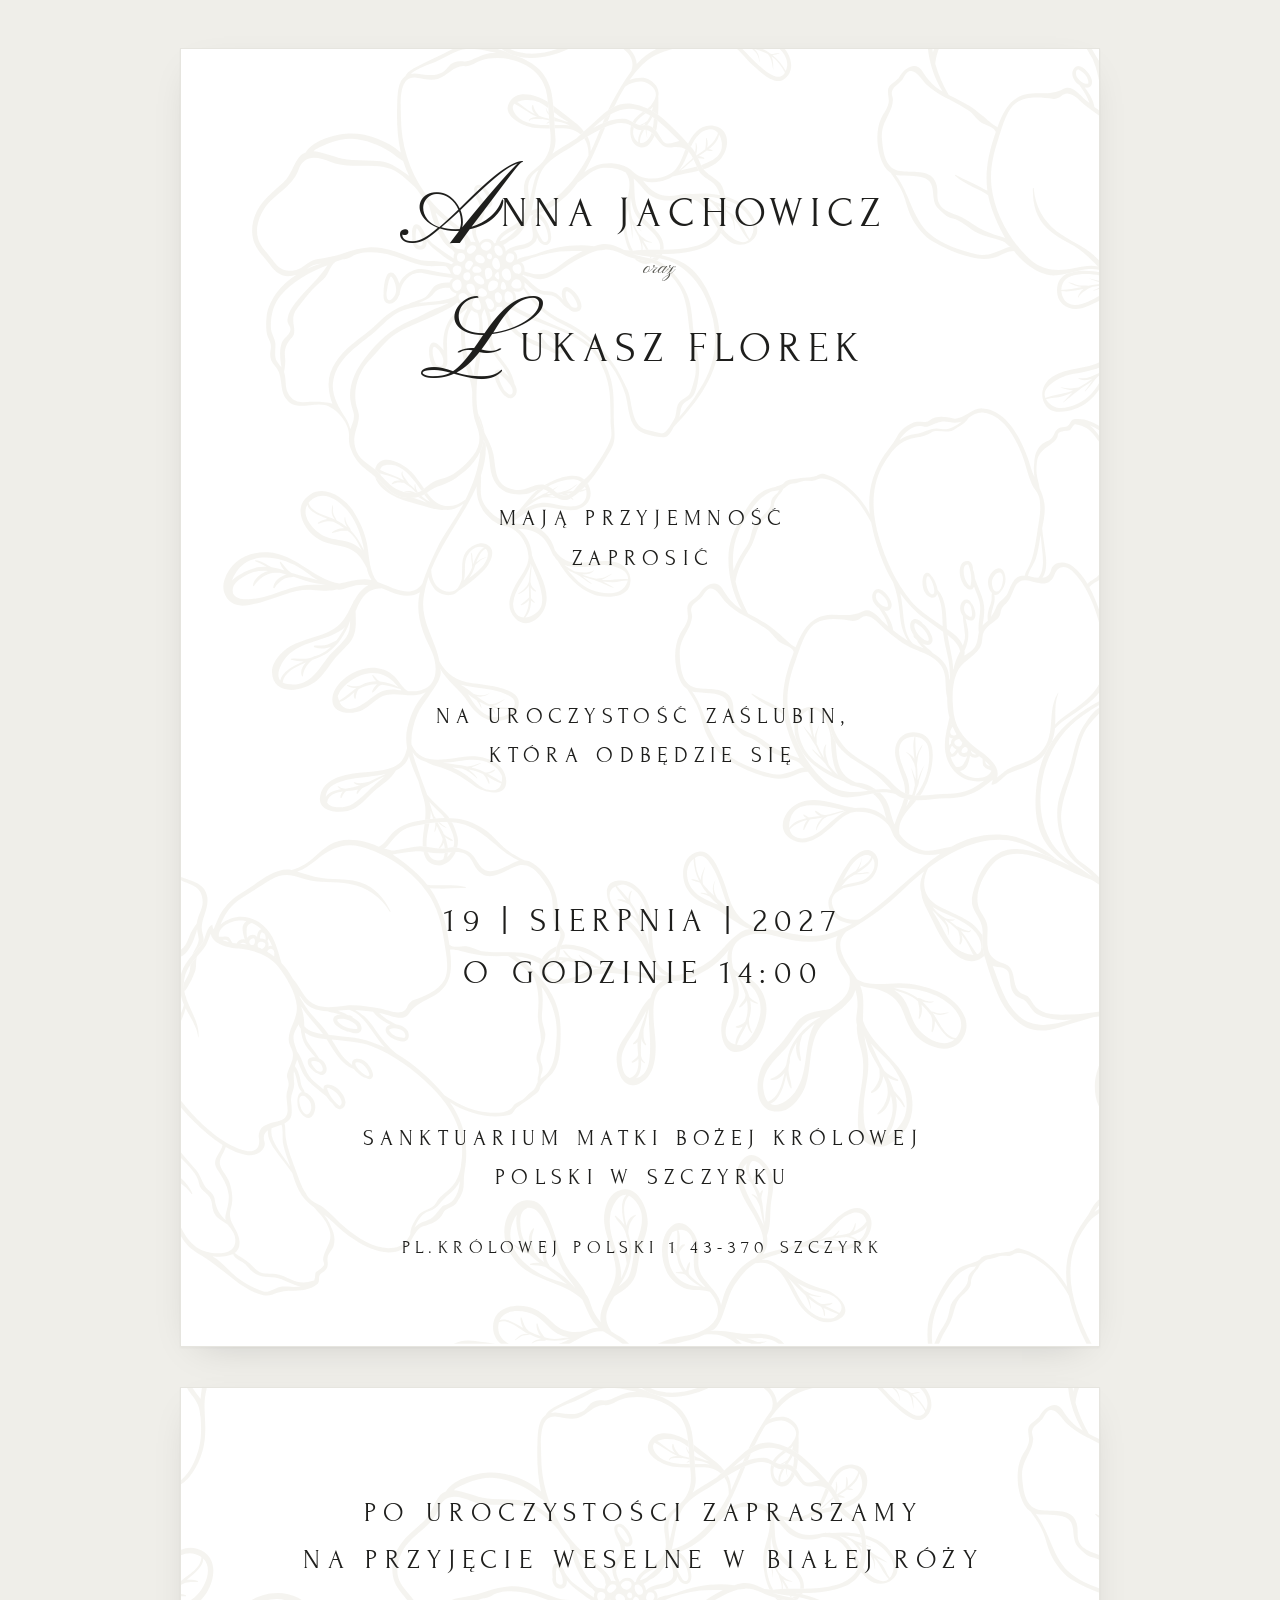
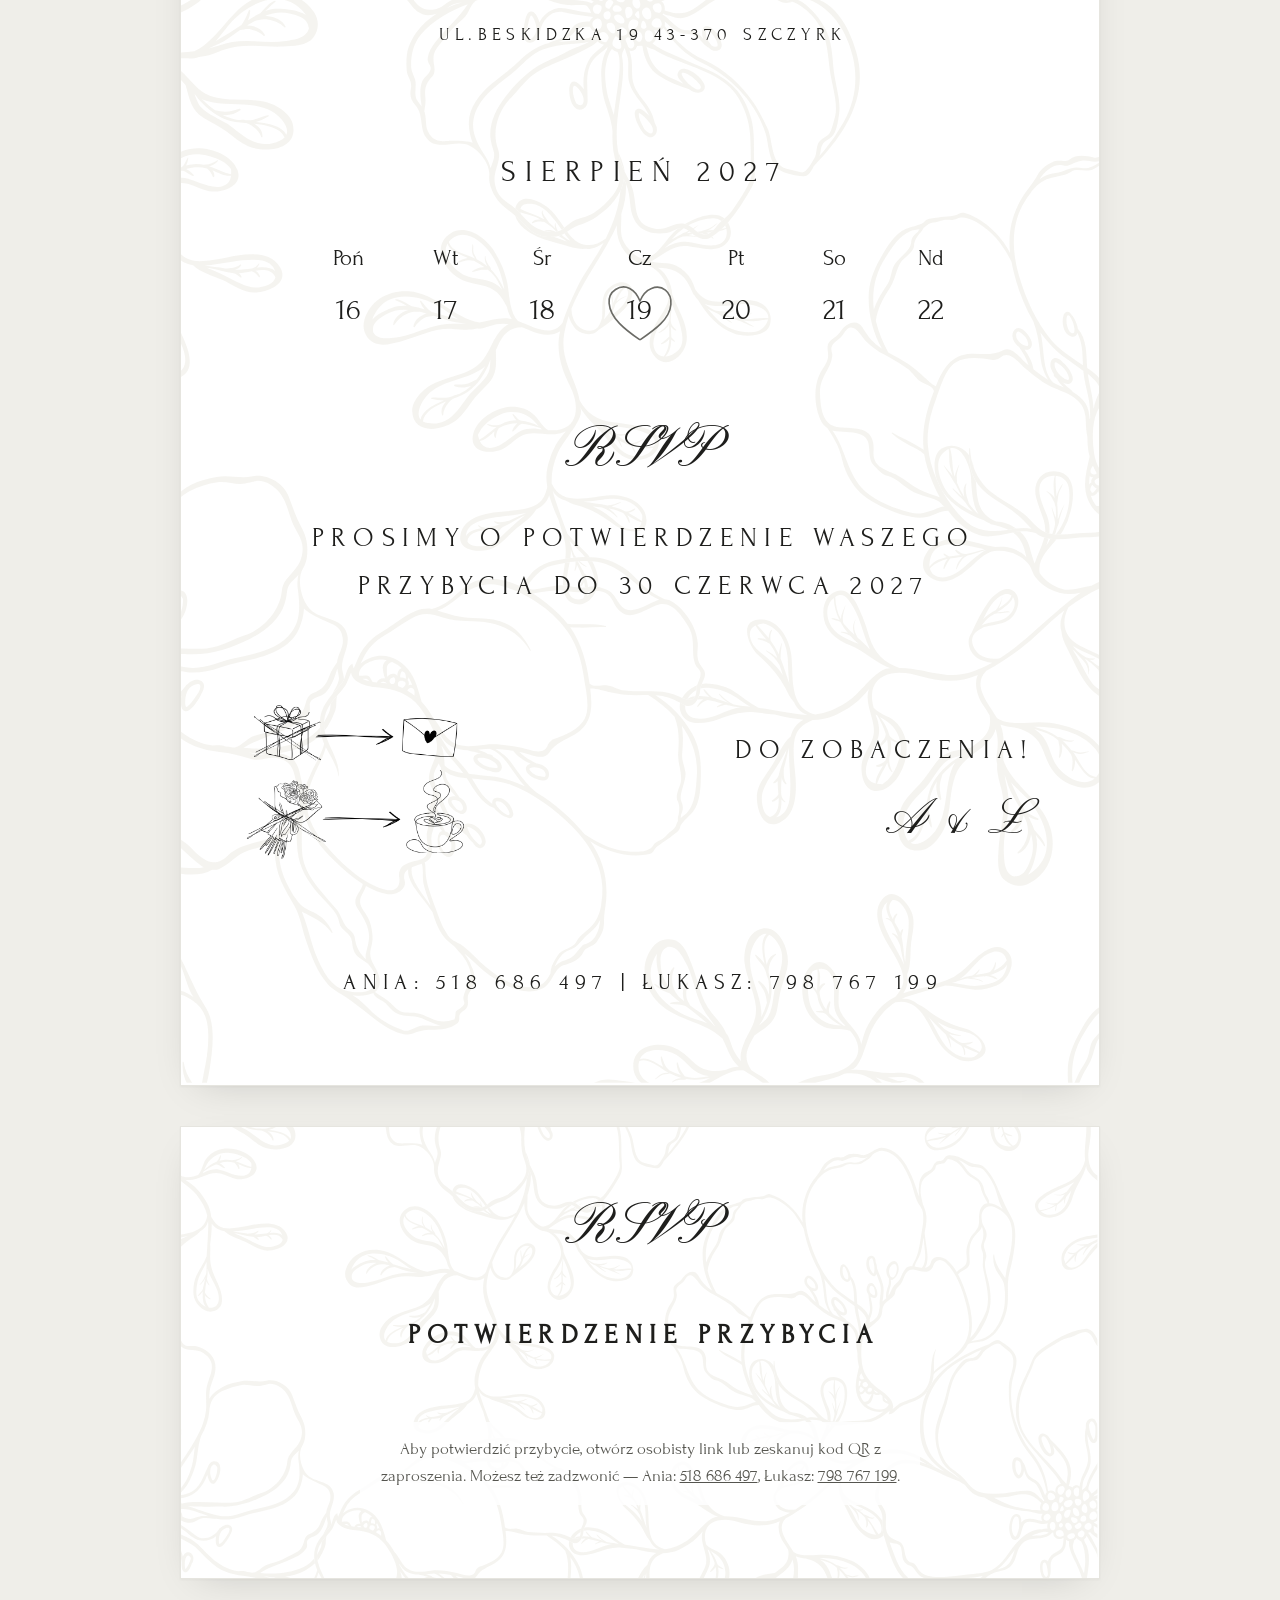
==== index.html @ 87f044da "first commit" ====
<!doctype html>
<html lang="pl">
<head>
  <meta charset="utf-8">
  <meta name="viewport" content="width=device-width, initial-scale=1">
  <title>Ania & Łukasz · 19.08.2027</title>
  <meta name="description" content="Zaproszenie na ślub Anny Jachowicz i Łukasza Florka — 19 sierpnia 2027, Szczyrk.">
  <meta name="robots" content="noindex, nofollow">
  <meta name="theme-color" content="#efeee9">

  <!-- Podgląd linku (Messenger, WhatsApp, SMS). Po wdrożeniu podmień adres na swój. -->
  <meta property="og:type" content="website">
  <meta property="og:title" content="Ania & Łukasz · 19 sierpnia 2027">
  <meta property="og:description" content="Zapraszamy na nasz ślub w Szczyrku. Prosimy o potwierdzenie przybycia do 30 czerwca 2027.">
  <meta property="og:image" content="https://TWOJ-LOGIN.github.io/zaproszenie/assets/og.png">
  <meta property="og:image:width" content="1200">
  <meta property="og:image:height" content="630">

  <link rel="icon" href="assets/favicon.svg" type="image/svg+xml">
  <link rel="preconnect" href="https://fonts.googleapis.com">
  <link rel="preconnect" href="https://fonts.gstatic.com" crossorigin>
  <link href="https://fonts.googleapis.com/css2?family=Forum&family=Pinyon+Script&display=swap&subset=latin-ext" rel="stylesheet">
  <link rel="stylesheet" href="styles.css">
  <script>
    // Strona pojawia się dopiero po wczytaniu nazwy gościa (app.js zdejmuje klasę); awaryjnie po 6 s.
    document.documentElement.classList.add('is-loading');
    setTimeout(() => document.documentElement.classList.remove('is-loading'), 6000);
  </script>
</head>
<body>
<main>

  <!-- ===== Strona 1 ===== -->
  <section class="card card--front" aria-label="Zaproszenie">
    <div class="card__inner">
      <h1 class="names">
        <span class="name"><span class="initial" aria-hidden="true">A</span><span class="sr-only">A</span>NNA JACHOWICZ</span>
        <span class="oraz">oraz</span>
        <span class="name"><span class="initial initial--l" aria-hidden="true">Ł</span><span class="sr-only">Ł</span>UKASZ FLOREK</span>
      </h1>

      <div class="block">
        <p class="t-sm">MAJĄ PRZYJEMNOŚĆ<br>ZAPROSIĆ</p>
        <div class="guest" id="guest" hidden>
          <p class="t-xs">SZ.P</p>
          <p class="t-guest" id="guest-name"></p>
        </div>
      </div>

      <p class="t-sm">NA UROCZYSTOŚĆ ZAŚLUBIN,<br>KTÓRA ODBĘDZIE SIĘ</p>

      <p class="t-date">19 | SIERPNIA | 2027<br>O GODZINIE 14:00</p>

      <div class="block">
        <p class="t-sm"><a class="quiet" href="https://maps.google.com/?q=Sanktuarium+Matki+Bo%C5%BCej+Kr%C3%B3lowej+Polski+Szczyrk" target="_blank" rel="noopener">SANKTUARIUM MATKI BOŻEJ KRÓLOWEJ<br>POLSKI W SZCZYRKU</a></p>
        <p class="t-xs t-addr">PL.KRÓLOWEJ POLSKI 1 43-370 SZCZYRK</p>
      </div>
    </div>
  </section>

  <!-- ===== Strona 2 ===== -->
  <section class="card card--back" aria-label="Przyjęcie weselne i RSVP">
    <div class="card__inner">
      <div class="block">
        <p class="t-md">PO UROCZYSTOŚCI ZAPRASZAMY<br>NA PRZYJĘCIE WESELNE W&nbsp;BIAŁEJ&nbsp;RÓŻY</p>
        <p class="t-xs t-addr"><a class="quiet" href="https://maps.google.com/?q=Bia%C5%82a+R%C3%B3%C5%BCa+Beskidzka+19+Szczyrk" target="_blank" rel="noopener">UL.BESKIDZKA 19 43-370 SZCZYRK</a></p>
      </div>

      <div class="block">
        <p class="t-month">SIERPIEŃ 2027</p>
        <table class="cal" aria-label="Tydzień ślubu, sierpień 2027">
          <thead><tr><th>Poń</th><th>Wt</th><th>Śr</th><th>Cz</th><th>Pt</th><th>So</th><th>Nd</th></tr></thead>
          <tbody><tr>
            <td>16</td><td>17</td><td>18</td>
            <td class="cal__day"><svg class="cal__heart" viewBox="0 0 60 54" aria-hidden="true"><path d="M30 51C17 42 4 32 3 19 2 8 13 2 21 6c4 2 7 6 9 11 2-5 5-9 10-11 9-4 18 3 17 14-1 13-14 22-27 31"/></svg><span>19</span></td>
            <td>20</td><td>21</td><td>22</td>
          </tr></tbody>
        </table>
      </div>

      <div class="block">
        <p class="rsvp-script" aria-hidden="true">RSVP</p>
        <p class="t-md">PROSIMY O POTWIERDZENIE WASZEGO<br>PRZYBYCIA DO 30 CZERWCA 2027</p>
      </div>

      <div class="bottom">
        <img class="picto" src="assets/pictograms.png" width="760" height="560" alt="Zamiast prezentów — koperta, zamiast kwiatów — kawa">
        <div class="farewell">
          <p class="t-md">DO ZOBACZENIA!</p>
          <p class="ae" aria-label="Ania i Łukasz">A &amp; Ł</p>
        </div>
      </div>

      <p class="t-sm t-phones">
        <a class="quiet" href="tel:+48518686497">ANIA: 518 686 497</a> <span aria-hidden="true">|</span>
        <a class="quiet" href="tel:+48798767199">ŁUKASZ: 798 767 199</a>
      </p>
    </div>
  </section>

  <!-- ===== RSVP ===== -->
  <section class="card card--rsvp" id="rsvp" aria-labelledby="rsvp-title">
    <div class="card__inner">
      <p class="rsvp-script" aria-hidden="true">RSVP</p>
      <h2 class="t-md" id="rsvp-title">POTWIERDZENIE PRZYBYCIA</h2>

      <div class="rsvp" aria-live="polite">
        <p class="note" id="rsvp-status">Wczytywanie zaproszenia…</p>
        <div id="rsvp-summary" hidden></div>
        <form id="rsvp-form" novalidate hidden></form>
      </div>
    </div>
  </section>

</main>

<script src="config.js"></script>
<script src="app.js"></script>
</body>
</html>
---- styles.css ----
/* Zaproszenie Ania & Łukasz — styl odwzorowany z kartki (Forum + skrypt) */

:root {
  color-scheme: light;
  --ink: #1e1e1c;
  --ink-soft: #55554f;
  --hair: #b9b7ad;
  --paper: #fff;
  --page: #efeee9;
  --field: rgba(255, 255, 255, .86);
  --error: #9a3b2f;
  --caps: 'Forum', 'Cormorant Garamond', 'Times New Roman', serif;
  --script: 'Pinyon Script', 'Snell Roundhand', cursive;
}

* { box-sizing: border-box; }

html { -webkit-text-size-adjust: 100%; }

body {
  margin: 0;
  background: var(--page);
  color: var(--ink);
  font-family: var(--caps);
  font-weight: 400;
  -webkit-font-smoothing: antialiased;
}

main {
  display: grid;
  justify-items: center;
  gap: clamp(16px, 4vw, 40px);
  padding: clamp(16px, 4vw, 48px) 16px;
}

p { margin: 0; }

/* Płynne pojawienie się strony, gdy nazwa gościa i fonty są gotowe */
main { transition: opacity 1s ease, transform 1s ease; }
.is-loading main { opacity: 0; transform: translateY(8px); }
@media (prefers-reduced-motion: reduce) {
  main { transition: opacity .3s linear; transform: none !important; }
}

a.quiet { color: inherit; text-decoration: none; }
a.quiet:hover { text-decoration: underline; text-decoration-thickness: 1px; text-underline-offset: .25em; }

.sr-only {
  position: absolute; width: 1px; height: 1px; padding: 0; margin: -1px;
  overflow: hidden; clip: rect(0 0 0 0); white-space: nowrap; border: 0;
}

/* ---------- Kartka ---------- */

.card {
  width: 100%;
  max-width: 920px;
  container-type: inline-size;
  background: var(--paper) url("assets/background.svg") center / cover no-repeat;
  border: 1px solid #e6e5df;
  box-shadow: 0 1px 2px rgba(0, 0, 0, .04), 0 12px 40px -18px rgba(0, 0, 0, .18);
}

/* tył kartki: ten sam wzór, inny kadr (jak w druku) */
.card--back { background-position: 13% center; }

.card__inner {
  min-height: calc(100cqw * 1300 / 920);
  display: flex;
  flex-direction: column;
  justify-content: space-between;
  align-items: center;
  gap: max(4cqw, 22px);
  padding: 11cqw 6cqw 9cqw;
  text-align: center;
}

.block { display: grid; gap: max(2.4cqw, 10px); justify-items: center; }

/* Wersaliki z szerokim światłem; padding-left równoważy rozstrzelenie ostatniej litery */
.t-xs, .t-sm, .t-md, .t-guest, .t-date, .t-month, .name {
  text-transform: uppercase;
  line-height: 1.75;
}
.t-xs    { font-size: max(1.95cqw, 11px);  letter-spacing: .3em;  padding-left: .3em; }
.t-sm    { font-size: max(2.45cqw, 12.5px); letter-spacing: .28em; padding-left: .28em; }
.t-md    { font-size: max(2.95cqw, 14px);  letter-spacing: .27em; padding-left: .27em; }
.t-guest { font-size: max(3.65cqw, 17px);  letter-spacing: .2em;  padding-left: .2em; }
.t-date  { font-size: max(3.55cqw, 17px);  letter-spacing: .22em; padding-left: .22em; line-height: 1.6; }
.t-month { font-size: max(3.25cqw, 16px);  letter-spacing: .3em;  padding-left: .3em; }
.t-addr  { margin-top: max(1.4cqw, 4px); }

.guest { display: grid; gap: max(4.2cqw, 14px); margin-top: max(1.2cqw, 4px); }
.guest[hidden] { display: none; }

/* ---------- Imiona ---------- */

.names {
  margin: 0;
  font-weight: 400;
  display: grid;
  justify-items: center;
}
.name {
  font-size: max(4.55cqw, 19px);
  letter-spacing: .17em;
  padding-left: .17em;
  line-height: 1;
  white-space: nowrap;
  display: inline-flex;
  align-items: baseline;
}
.initial {
  font-family: var(--script);
  text-transform: none;
  letter-spacing: 0;
  font-size: 2.85em;
  line-height: .8;
  margin-right: .05em;
  transform: translateY(.14em);
}
.initial--l { margin-right: .09em; }
.oraz {
  font-family: var(--script);
  font-size: max(2.3cqw, 13px);
  color: var(--ink-soft);
  margin: max(1.4cqw, 6px) 0 max(.6cqw, 2px) 4cqw;
  line-height: 1;
}

/* ---------- Kalendarz ---------- */

.cal {
  border-collapse: collapse;
  margin-top: max(2.6cqw, 10px);
  width: min(74cqw, 100%);
  table-layout: fixed;
}
.cal th {
  font-weight: 400;
  font-size: max(2.5cqw, 12px);
  padding-bottom: max(2.4cqw, 8px);
}
.cal td {
  font-size: max(3.25cqw, 16px);
  padding: 0;
}
.cal__day { position: relative; }
.cal__day span { position: relative; }
.cal__heart {
  position: absolute;
  left: 50%; top: 50%;
  width: 2.3em; height: 2.1em;
  transform: translate(-50%, -46%);
  fill: none;
  stroke: #6b6b66;
  stroke-width: 1.4;
  stroke-linejoin: round;
  overflow: visible;
}

/* ---------- Skrypt ---------- */

.rsvp-script {
  font-family: var(--script);
  font-size: max(6.4cqw, 34px);
  line-height: 1;
  letter-spacing: .02em;
  margin-bottom: max(1.2cqw, 4px);
}

/* ---------- Dół kartki ---------- */

.bottom {
  width: 100%;
  display: flex;
  justify-content: space-between;
  align-items: center;
  gap: 4cqw;
  padding: 0 0 0 1cqw;
}
.picto { display: block; width: max(24cqw, 130px); height: auto; }

.farewell { display: grid; justify-items: end; gap: max(2.6cqw, 10px); padding-right: 1cqw; }
.ae {
  font-family: var(--script);
  font-size: max(5.4cqw, 28px);
  line-height: 1;
  padding-right: 1cqw;
}

.t-phones { font-size: max(2.45cqw, 12px); }
.t-phones a { white-space: nowrap; }

/* ---------- RSVP ---------- */

.card--rsvp .card__inner {
  min-height: 0;
  justify-content: flex-start;
  gap: max(2cqw, 10px);
  padding: 8cqw 6cqw;
}

.rsvp {
  width: min(100%, 560px);
  margin-top: max(2.5cqw, 12px);
  text-align: left;
  font-size: 17px;
  line-height: 1.5;
}

.note {
  text-align: center;
  color: var(--ink-soft);
  font-size: 17px;
  line-height: 1.6;
  background: var(--field);
  padding: 14px 16px;
}
.note--error { color: var(--error); }
.note a { color: inherit; }

.rsvp form { display: grid; gap: 22px; }
.rsvp form[hidden], .rsvp [hidden] { display: none !important; }

fieldset {
  margin: 0;
  padding: 18px 18px 20px;
  border: 1px solid #e3e2da;
  background: var(--field);
  display: grid;
  gap: 14px;
  min-width: 0;
}
legend {
  padding: 0 8px;
  margin-left: -8px;
  font-size: 13px;
  letter-spacing: .26em;
  text-transform: uppercase;
  color: var(--ink-soft);
}
.person__name {
  font-size: 22px;
  letter-spacing: .12em;
  text-transform: uppercase;
}

.pills { display: flex; flex-wrap: wrap; gap: 8px; }
.pill { position: relative; }
.pill input { position: absolute; opacity: 0; inset: 0; margin: 0; cursor: pointer; }
.pill span {
  display: inline-block;
  padding: 9px 18px 8px;
  border: 1px solid var(--hair);
  border-radius: 999px;
  font-size: 15px;
  letter-spacing: .08em;
  background: #fff;
  transition: background .15s, color .15s, border-color .15s;
  cursor: pointer;
}
.pill input:checked + span { background: var(--ink); border-color: var(--ink); color: #fff; }
.pill input:focus-visible + span { outline: 2px solid var(--ink); outline-offset: 2px; }
.pill:hover span { border-color: var(--ink); }

.field { display: grid; gap: 4px; }
.field > span {
  font-size: 12px;
  letter-spacing: .22em;
  text-transform: uppercase;
  color: var(--ink-soft);
}
.stack { display: grid; gap: 14px; }
.row { display: grid; gap: 14px; grid-template-columns: repeat(auto-fit, minmax(180px, 1fr)); }

input[type="text"], input[type="number"], select, textarea {
  font: inherit;
  font-size: 17px;
  color: var(--ink);
  width: 100%;
  padding: 8px 2px 6px;
  border: 0;
  border-bottom: 1px solid var(--hair);
  border-radius: 0;
  background: transparent;
  -webkit-appearance: none;
  appearance: none;
}
select {
  padding-right: 24px;
  background: url("data:image/svg+xml,%3Csvg xmlns='http://www.w3.org/2000/svg' viewBox='0 0 12 8'%3E%3Cpath d='M1 1l5 5 5-5' fill='none' stroke='%2355554f' stroke-width='1.3'/%3E%3C/svg%3E") right 4px center / 11px no-repeat;
}
textarea { min-height: 92px; resize: vertical; border: 1px solid var(--hair); padding: 10px; background: #fff; }
input:focus, select:focus, textarea:focus { outline: none; border-color: var(--ink); }
.ages { display: grid; grid-template-columns: repeat(auto-fill, minmax(110px, 1fr)); gap: 12px; }

.err { color: var(--error); font-size: 15px; text-align: center; }

.btn {
  justify-self: center;
  font: inherit;
  font-size: 15px;
  letter-spacing: .28em;
  text-transform: uppercase;
  padding: 14px 30px 13px 34px;
  border: 1px solid var(--ink);
  background: var(--ink);
  color: #fff;
  cursor: pointer;
  transition: opacity .15s;
}
.btn:hover { opacity: .85; }
.btn:disabled { opacity: .5; cursor: progress; }
.btn--ghost { background: transparent; color: var(--ink); }

.summary { display: grid; gap: 16px; background: var(--field); padding: 18px 20px 22px; }
.summary h3 { margin: 0; font-weight: 400; font-size: 13px; letter-spacing: .26em; text-transform: uppercase; color: var(--ink-soft); text-align: center; }
.summary ul { list-style: none; margin: 0; padding: 0; display: grid; gap: 6px; }
.summary li b { font-weight: 400; color: var(--ink-soft); }
.summary .meta { text-align: center; font-size: 14px; color: var(--ink-soft); }
.thanks { font-family: var(--script); font-size: 40px; text-align: center; line-height: 1.1; }

@media (max-width: 520px) {
  .card__inner { padding: 13cqw 5cqw 11cqw; }
  .t-xs, .t-sm, .t-md, .t-month { letter-spacing: .2em; padding-left: .2em; }
  .name { letter-spacing: .12em; }
  .bottom { flex-direction: column; gap: 20px; padding: 0; }
  .farewell { justify-items: center; padding: 0; }
  .ae { padding: 0; }
  fieldset { padding: 14px 14px 16px; }
}
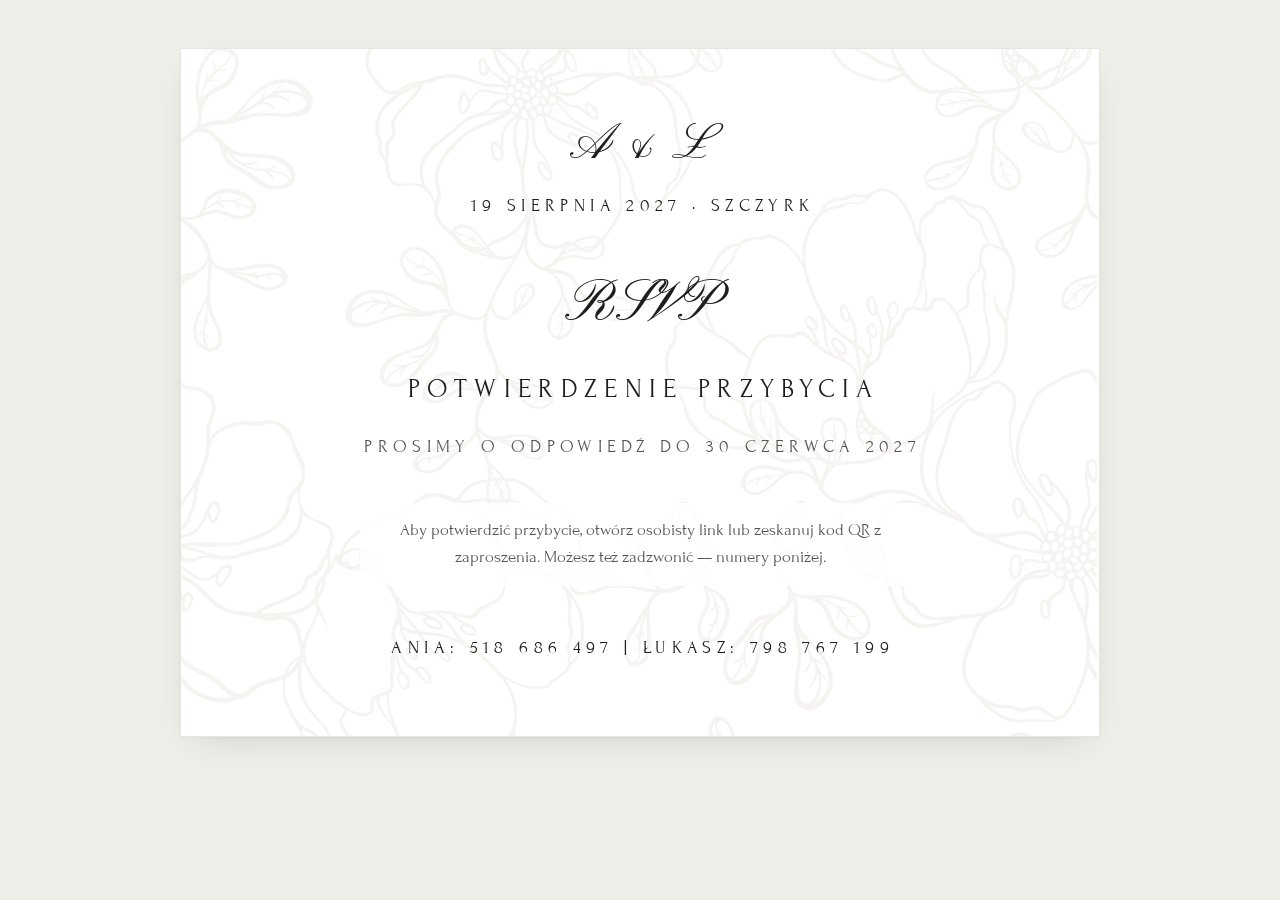
==== commit 165ee83a: "fix remove inv" ====
--- a/index.html
+++ b/index.html
@@ -4,7 +4,7 @@
   <meta charset="utf-8">
   <meta name="viewport" content="width=device-width, initial-scale=1">
   <title>Ania & Łukasz · 19.08.2027</title>
-  <meta name="description" content="Zaproszenie na ślub Anny Jachowicz i Łukasza Florka — 19 sierpnia 2027, Szczyrk.">
+  <meta name="description" content="Potwierdzenie przybycia na ślub Anny Jachowicz i Łukasza Florka — 19 sierpnia 2027, Szczyrk.">
   <meta name="robots" content="noindex, nofollow">
   <meta name="theme-color" content="#efeee9">
 
@@ -19,96 +19,49 @@
   <link rel="icon" href="assets/favicon.svg" type="image/svg+xml">
   <link rel="preconnect" href="https://fonts.googleapis.com">
   <link rel="preconnect" href="https://fonts.gstatic.com" crossorigin>
+  <!-- backend RSVP (Apps Script) przekierowuje na googleusercontent: łączymy się z oboma od razu -->
+  <link rel="preconnect" href="https://script.google.com" crossorigin>
+  <link rel="preconnect" href="https://script.googleusercontent.com" crossorigin>
   <link href="https://fonts.googleapis.com/css2?family=Forum&family=Pinyon+Script&display=swap&subset=latin-ext" rel="stylesheet">
   <link rel="stylesheet" href="styles.css">
   <script>
-    // Strona pojawia się dopiero po wczytaniu nazwy gościa (app.js zdejmuje klasę); awaryjnie po 6 s.
+    // Strona pojawia się po wczytaniu fontów (app.js zdejmuje klasę); awaryjnie po 3 s.
     document.documentElement.classList.add('is-loading');
-    setTimeout(() => document.documentElement.classList.remove('is-loading'), 6000);
+    setTimeout(() => document.documentElement.classList.remove('is-loading'), 3000);
   </script>
 </head>
 <body>
 <main>
 
-  <!-- ===== Strona 1 ===== -->
-  <section class="card card--front" aria-label="Zaproszenie">
+  <section class="card card--rsvp" id="rsvp" aria-labelledby="rsvp-title">
     <div class="card__inner">
-      <h1 class="names">
-        <span class="name"><span class="initial" aria-hidden="true">A</span><span class="sr-only">A</span>NNA JACHOWICZ</span>
-        <span class="oraz">oraz</span>
-        <span class="name"><span class="initial initial--l" aria-hidden="true">Ł</span><span class="sr-only">Ł</span>UKASZ FLOREK</span>
-      </h1>
+      <p class="ae" aria-label="Ania i Łukasz">A &amp; Ł</p>
+      <p class="t-xs">19 SIERPNIA 2027 · SZCZYRK</p>
 
-      <div class="block">
-        <p class="t-sm">MAJĄ PRZYJEMNOŚĆ<br>ZAPROSIĆ</p>
-        <div class="guest" id="guest" hidden>
-          <p class="t-xs">SZ.P</p>
-          <p class="t-guest" id="guest-name"></p>
-        </div>
+      <p class="rsvp-script" aria-hidden="true">RSVP</p>
+      <h1 class="t-md" id="rsvp-title">POTWIERDZENIE PRZYBYCIA</h1>
+
+      <div class="guest" id="guest">
+        <p class="t-xs">SZ.P</p>
+        <p class="t-guest" id="guest-name"><span class="dots" role="status" aria-label="Wczytywanie"><i></i><i></i><i></i></span></p>
       </div>
 
-      <p class="t-sm">NA UROCZYSTOŚĆ ZAŚLUBIN,<br>KTÓRA ODBĘDZIE SIĘ</p>
+      <p class="t-xs t-deadline">PROSIMY O ODPOWIEDŹ DO 30 CZERWCA 2027</p>
 
-      <p class="t-date">19 | SIERPNIA | 2027<br>O GODZINIE 14:00</p>
-
-      <div class="block">
-        <p class="t-sm"><a class="quiet" href="https://maps.google.com/?q=Sanktuarium+Matki+Bo%C5%BCej+Kr%C3%B3lowej+Polski+Szczyrk" target="_blank" rel="noopener">SANKTUARIUM MATKI BOŻEJ KRÓLOWEJ<br>POLSKI W SZCZYRKU</a></p>
-        <p class="t-xs t-addr">PL.KRÓLOWEJ POLSKI 1 43-370 SZCZYRK</p>
-      </div>
-    </div>
-  </section>
-
-  <!-- ===== Strona 2 ===== -->
-  <section class="card card--back" aria-label="Przyjęcie weselne i RSVP">
-    <div class="card__inner">
-      <div class="block">
-        <p class="t-md">PO UROCZYSTOŚCI ZAPRASZAMY<br>NA PRZYJĘCIE WESELNE W&nbsp;BIAŁEJ&nbsp;RÓŻY</p>
-        <p class="t-xs t-addr"><a class="quiet" href="https://maps.google.com/?q=Bia%C5%82a+R%C3%B3%C5%BCa+Beskidzka+19+Szczyrk" target="_blank" rel="noopener">UL.BESKIDZKA 19 43-370 SZCZYRK</a></p>
+      <div class="rsvp" aria-live="polite">
+        <div class="loader" id="rsvp-loader" role="status">
+          <svg class="loader__heart" viewBox="0 0 60 54" aria-hidden="true"><path pathLength="1" d="M30 51C17 42 4 32 3 19 2 8 13 2 21 6c4 2 7 6 9 11 2-5 5-9 10-11 9-4 18 3 17 14-1 13-14 22-27 31"/></svg>
+          <p class="loader__text">Wczytywanie zaproszenia</p>
+        </div>
+        <p class="note" id="rsvp-status" hidden></p>
+        <div id="rsvp-summary" hidden></div>
+        <form id="rsvp-form" novalidate hidden></form>
       </div>
 
-      <div class="block">
-        <p class="t-month">SIERPIEŃ 2027</p>
-        <table class="cal" aria-label="Tydzień ślubu, sierpień 2027">
-          <thead><tr><th>Poń</th><th>Wt</th><th>Śr</th><th>Cz</th><th>Pt</th><th>So</th><th>Nd</th></tr></thead>
-          <tbody><tr>
-            <td>16</td><td>17</td><td>18</td>
-            <td class="cal__day"><svg class="cal__heart" viewBox="0 0 60 54" aria-hidden="true"><path d="M30 51C17 42 4 32 3 19 2 8 13 2 21 6c4 2 7 6 9 11 2-5 5-9 10-11 9-4 18 3 17 14-1 13-14 22-27 31"/></svg><span>19</span></td>
-            <td>20</td><td>21</td><td>22</td>
-          </tr></tbody>
-        </table>
-      </div>
-
-      <div class="block">
-        <p class="rsvp-script" aria-hidden="true">RSVP</p>
-        <p class="t-md">PROSIMY O POTWIERDZENIE WASZEGO<br>PRZYBYCIA DO 30 CZERWCA 2027</p>
-      </div>
-
-      <div class="bottom">
-        <img class="picto" src="assets/pictograms.png" width="760" height="560" alt="Zamiast prezentów — koperta, zamiast kwiatów — kawa">
-        <div class="farewell">
-          <p class="t-md">DO ZOBACZENIA!</p>
-          <p class="ae" aria-label="Ania i Łukasz">A &amp; Ł</p>
-        </div>
-      </div>
-
-      <p class="t-sm t-phones">
+      <p class="t-xs t-phones">
         <a class="quiet" href="tel:+48518686497">ANIA: 518 686 497</a> <span aria-hidden="true">|</span>
         <a class="quiet" href="tel:+48798767199">ŁUKASZ: 798 767 199</a>
       </p>
-    </div>
-  </section>
-
-  <!-- ===== RSVP ===== -->
-  <section class="card card--rsvp" id="rsvp" aria-labelledby="rsvp-title">
-    <div class="card__inner">
-      <p class="rsvp-script" aria-hidden="true">RSVP</p>
-      <h2 class="t-md" id="rsvp-title">POTWIERDZENIE PRZYBYCIA</h2>
-
-      <div class="rsvp" aria-live="polite">
-        <p class="note" id="rsvp-status">Wczytywanie zaproszenia…</p>
-        <div id="rsvp-summary" hidden></div>
-        <form id="rsvp-form" novalidate hidden></form>
-      </div>
     </div>
   </section>
 
--- a/styles.css
+++ b/styles.css
@@ -61,24 +61,17 @@
   box-shadow: 0 1px 2px rgba(0, 0, 0, .04), 0 12px 40px -18px rgba(0, 0, 0, .18);
 }
 
-/* tył kartki: ten sam wzór, inny kadr (jak w druku) */
-.card--back { background-position: 13% center; }
-
 .card__inner {
-  min-height: calc(100cqw * 1300 / 920);
   display: flex;
   flex-direction: column;
-  justify-content: space-between;
   align-items: center;
-  gap: max(4cqw, 22px);
-  padding: 11cqw 6cqw 9cqw;
+  gap: max(2cqw, 10px);
+  padding: 8cqw 6cqw;
   text-align: center;
 }
 
-.block { display: grid; gap: max(2.4cqw, 10px); justify-items: center; }
-
 /* Wersaliki z szerokim światłem; padding-left równoważy rozstrzelenie ostatniej litery */
-.t-xs, .t-sm, .t-md, .t-guest, .t-date, .t-month, .name {
+.t-xs, .t-sm, .t-md, .t-guest {
   text-transform: uppercase;
   line-height: 1.75;
 }
@@ -86,77 +79,28 @@
 .t-sm    { font-size: max(2.45cqw, 12.5px); letter-spacing: .28em; padding-left: .28em; }
 .t-md    { font-size: max(2.95cqw, 14px);  letter-spacing: .27em; padding-left: .27em; }
 .t-guest { font-size: max(3.65cqw, 17px);  letter-spacing: .2em;  padding-left: .2em; }
-.t-date  { font-size: max(3.55cqw, 17px);  letter-spacing: .22em; padding-left: .22em; line-height: 1.6; }
-.t-month { font-size: max(3.25cqw, 16px);  letter-spacing: .3em;  padding-left: .3em; }
-.t-addr  { margin-top: max(1.4cqw, 4px); }
-
-.guest { display: grid; gap: max(4.2cqw, 14px); margin-top: max(1.2cqw, 4px); }
+
+.guest { display: grid; gap: max(1.6cqw, 6px); margin: max(2.5cqw, 10px) 0; }
 .guest[hidden] { display: none; }
-
-/* ---------- Imiona ---------- */
-
-.names {
-  margin: 0;
-  font-weight: 400;
-  display: grid;
-  justify-items: center;
-}
-.name {
-  font-size: max(4.55cqw, 19px);
-  letter-spacing: .17em;
-  padding-left: .17em;
-  line-height: 1;
-  white-space: nowrap;
-  display: inline-flex;
-  align-items: baseline;
-}
-.initial {
-  font-family: var(--script);
-  text-transform: none;
-  letter-spacing: 0;
-  font-size: 2.85em;
-  line-height: .8;
-  margin-right: .05em;
-  transform: translateY(.14em);
-}
-.initial--l { margin-right: .09em; }
-.oraz {
-  font-family: var(--script);
-  font-size: max(2.3cqw, 13px);
-  color: var(--ink-soft);
-  margin: max(1.4cqw, 6px) 0 max(.6cqw, 2px) 4cqw;
-  line-height: 1;
-}
-
-/* ---------- Kalendarz ---------- */
-
-.cal {
-  border-collapse: collapse;
-  margin-top: max(2.6cqw, 10px);
-  width: min(74cqw, 100%);
-  table-layout: fixed;
-}
-.cal th {
-  font-weight: 400;
-  font-size: max(2.5cqw, 12px);
-  padding-bottom: max(2.4cqw, 8px);
-}
-.cal td {
-  font-size: max(3.25cqw, 16px);
-  padding: 0;
-}
-.cal__day { position: relative; }
-.cal__day span { position: relative; }
-.cal__heart {
-  position: absolute;
-  left: 50%; top: 50%;
-  width: 2.3em; height: 2.1em;
-  transform: translate(-50%, -46%);
-  fill: none;
-  stroke: #6b6b66;
-  stroke-width: 1.4;
-  stroke-linejoin: round;
-  overflow: visible;
+/* Zanim nazwa gościa przyjdzie z backendu: trzy pulsujące kropki; potem nazwa wyłania się z rozmycia */
+.dots { display: inline-flex; gap: .6em; align-items: center; height: 1.75em; vertical-align: top; }
+.dots i {
+  width: .26em; height: .26em;
+  border-radius: 50%;
+  background: currentColor;
+  opacity: .12;
+  animation: dot 1.5s ease-in-out infinite;
+}
+.dots i:nth-child(2) { animation-delay: .2s; }
+.dots i:nth-child(3) { animation-delay: .4s; }
+@keyframes dot {
+  0%, 80%, 100% { opacity: .12; transform: scale(.75); }
+  40% { opacity: .6; transform: scale(1); }
+}
+.guest.is-new #guest-name { animation: name-in 1.4s cubic-bezier(.2, .7, .2, 1) both; }
+@keyframes name-in {
+  from { opacity: 0; filter: blur(6px); letter-spacing: .32em; }
+  to { opacity: 1; filter: blur(0); }
 }
 
 /* ---------- Skrypt ---------- */
@@ -166,40 +110,22 @@
   font-size: max(6.4cqw, 34px);
   line-height: 1;
   letter-spacing: .02em;
-  margin-bottom: max(1.2cqw, 4px);
-}
-
-/* ---------- Dół kartki ---------- */
-
-.bottom {
-  width: 100%;
-  display: flex;
-  justify-content: space-between;
-  align-items: center;
-  gap: 4cqw;
-  padding: 0 0 0 1cqw;
-}
-.picto { display: block; width: max(24cqw, 130px); height: auto; }
-
-.farewell { display: grid; justify-items: end; gap: max(2.6cqw, 10px); padding-right: 1cqw; }
+  margin: max(4cqw, 18px) 0 max(1.2cqw, 4px);
+}
+h1 { margin: 0; font-weight: 400; }
+
+/* ---------- Monogram, termin, telefony ---------- */
+
 .ae {
   font-family: var(--script);
-  font-size: max(5.4cqw, 28px);
+  font-size: max(5.4cqw, 34px);
   line-height: 1;
-  padding-right: 1cqw;
-}
-
-.t-phones { font-size: max(2.45cqw, 12px); }
+}
+.t-deadline { color: var(--ink-soft); }
+.t-phones { margin-top: max(3cqw, 14px); }
 .t-phones a { white-space: nowrap; }
 
 /* ---------- RSVP ---------- */
-
-.card--rsvp .card__inner {
-  min-height: 0;
-  justify-content: flex-start;
-  gap: max(2cqw, 10px);
-  padding: 8cqw 6cqw;
-}
 
 .rsvp {
   width: min(100%, 560px);
@@ -218,6 +144,40 @@
   padding: 14px 16px;
 }
 .note--error { color: var(--error); }
+
+/* Serce rysujące się jedną linią — jak w kalendarzu — póki zaproszenie się wczytuje */
+.loader { display: grid; justify-items: center; gap: 14px; padding: 18px 0 8px; }
+.loader[hidden] { display: none; }
+.loader__heart {
+  width: 46px; height: auto;
+  overflow: visible;
+  fill: none;
+  stroke: var(--ink-soft);
+  stroke-width: 1.4;
+  stroke-linecap: round;
+  stroke-linejoin: round;
+  stroke-dasharray: 1 1;
+  animation: heart-draw 2.8s cubic-bezier(.45, 0, .55, 1) infinite;
+}
+@keyframes heart-draw {
+  0% { stroke-dashoffset: 1; }
+  45%, 60% { stroke-dashoffset: 0; }
+  100% { stroke-dashoffset: -1; }
+}
+.loader__text {
+  font-size: 12px;
+  letter-spacing: .3em;
+  padding-left: .3em;
+  text-transform: uppercase;
+  color: var(--ink-soft);
+}
+.btn .dots { height: 1em; margin-left: .4em; gap: .45em; vertical-align: baseline; }
+
+@media (prefers-reduced-motion: reduce) {
+  .dots i { animation-duration: 3s; }
+  .loader__heart { animation: none; stroke-dashoffset: 0; }
+  .guest.is-new #guest-name { animation: none; }
+}
 .note a { color: inherit; }
 
 .rsvp form { display: grid; gap: 22px; }
@@ -318,15 +278,13 @@
 .summary h3 { margin: 0; font-weight: 400; font-size: 13px; letter-spacing: .26em; text-transform: uppercase; color: var(--ink-soft); text-align: center; }
 .summary ul { list-style: none; margin: 0; padding: 0; display: grid; gap: 6px; }
 .summary li b { font-weight: 400; color: var(--ink-soft); }
+.info { font-size: 16px; line-height: 1.6; }
+.summary .info { text-align: center; color: var(--ink-soft); }
 .summary .meta { text-align: center; font-size: 14px; color: var(--ink-soft); }
 .thanks { font-family: var(--script); font-size: 40px; text-align: center; line-height: 1.1; }
 
 @media (max-width: 520px) {
-  .card__inner { padding: 13cqw 5cqw 11cqw; }
-  .t-xs, .t-sm, .t-md, .t-month { letter-spacing: .2em; padding-left: .2em; }
-  .name { letter-spacing: .12em; }
-  .bottom { flex-direction: column; gap: 20px; padding: 0; }
-  .farewell { justify-items: center; padding: 0; }
-  .ae { padding: 0; }
+  .card__inner { padding: 12cqw 5cqw 10cqw; }
+  .t-xs, .t-sm, .t-md { letter-spacing: .2em; padding-left: .2em; }
   fieldset { padding: 14px 14px 16px; }
 }
